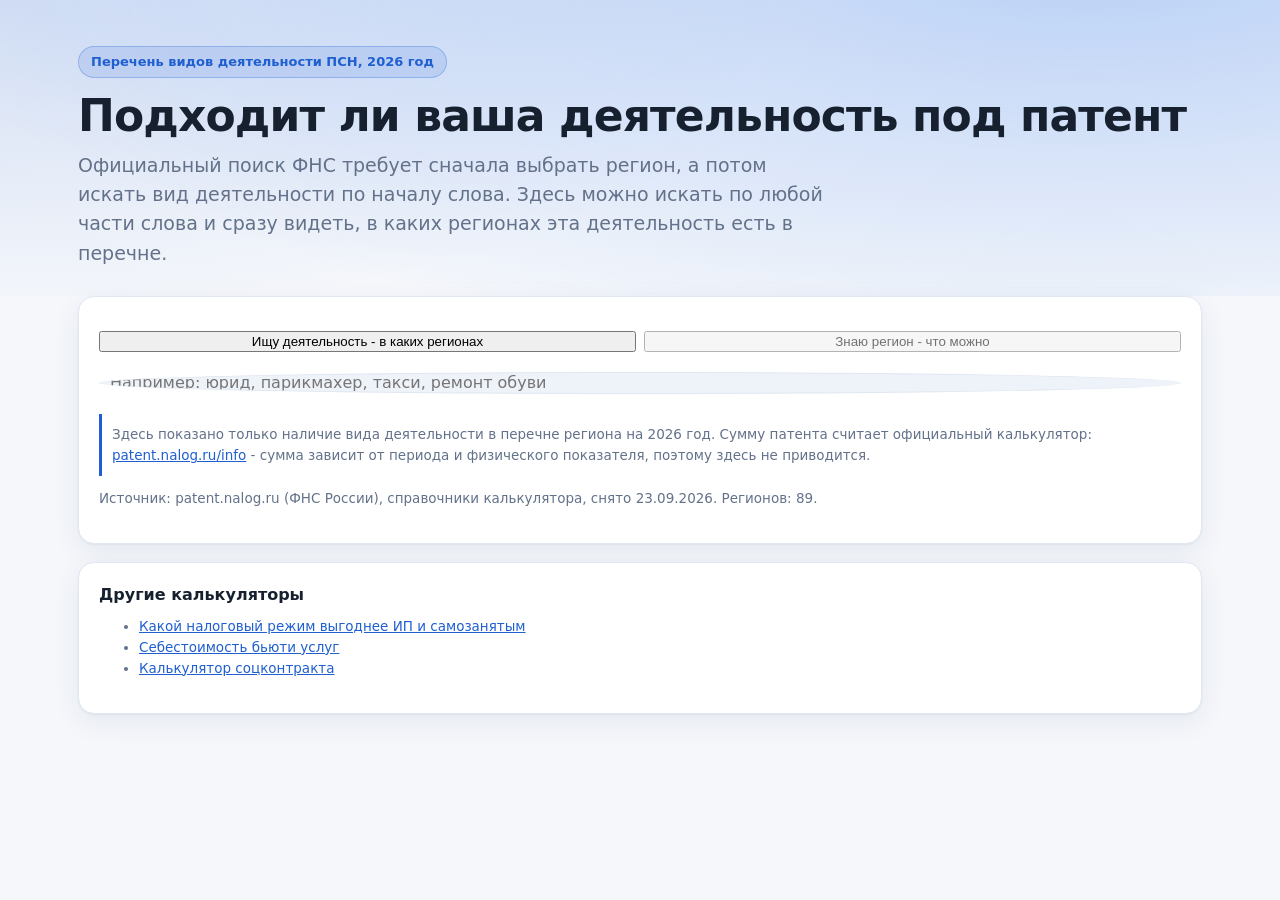
==== patent.html @ 903443b0 "feat: патентный калькулятор ПСН" ====
<!DOCTYPE html>
<html lang="ru">
<head>
<meta charset="UTF-8">
<meta name="viewport" content="width=device-width, initial-scale=1">
<title>Патент для ИП: где разрешена ваша деятельность - поиск по регионам 2026</title>
<meta name="description" content="Найдите свой вид деятельности в перечне патентной системы (ПСН) 2026 года и узнайте, в каких регионах России на него можно взять патент. Поиск по части слова, все 89 регионов.">
<link rel="canonical" href="https://kalkulyator-nalogov.github.io/patent.html">
<link rel="stylesheet" href="style.css">
<style>
  .modes{display:flex;gap:8px;margin:14px 0}
  .modes button{flex:1}
  .modes button.off{opacity:.55}
  input.q,select.q{width:100%;padding:10px;font-size:16px;margin:6px 0;box-sizing:border-box}
  .res{list-style:none;padding:0;margin:8px 0}
  .res li{padding:8px 0;border-bottom:1px solid rgba(128,128,128,.25);cursor:default}
  .res li.click{cursor:pointer}
  .res small{color:var(--mut)}
  .warn{padding:10px;border-left:3px solid var(--ac);margin:12px 0}
</style>
</head>
<body>
<div class="hero"><div class="container">
  <span class="badge">Перечень видов деятельности ПСН, 2026 год</span>
  <h1>Подходит ли ваша деятельность под патент</h1>
  <p class="lead">Официальный поиск ФНС требует сначала выбрать регион, а потом искать вид деятельности по началу слова. Здесь можно искать по любой части слова и сразу видеть, в каких регионах эта деятельность есть в перечне.</p>
</div></div>
<div class="container">
  <div class="card">
    <div class="modes">
      <button type="button" id="m1">Ищу деятельность - в каких регионах</button>
      <button type="button" id="m2" class="off">Знаю регион - что можно</button>
    </div>
    <div id="p1">
      <input class="q" id="q1" placeholder="Например: юрид, парикмахер, такси, ремонт обуви" autocomplete="off">
      <div id="st1" class="hint"></div>
      <ul class="res" id="r1"></ul>
    </div>
    <div id="p2" style="display:none">
      <select class="q" id="reg"></select>
      <select class="q" id="mun" style="display:none"></select>
      <input class="q" id="q2" placeholder="Фильтр по названию деятельности" autocomplete="off">
      <div id="st2" class="hint"></div>
      <ul class="res" id="r2"></ul>
    </div>
    <div class="warn hint">Здесь показано только наличие вида деятельности в перечне региона на 2026 год. Сумму патента считает официальный калькулятор: <a href="https://patent.nalog.ru/info/" target="_blank" rel="noopener">patent.nalog.ru/info</a> - сумма зависит от периода и физического показателя, поэтому здесь не приводится.</div>
    <p class="hint" id="src"></p>
  </div>
  <div class="card note-card">
    <h3>Другие калькуляторы</h3>
    <ul class="hint">
      <li><a href="index.html?from=patent">Какой налоговый режим выгоднее ИП и самозанятым</a></li>
      <li><a href="https://kalkulyator-mastera.github.io/?from=kalkulyator-nalogov-patent" target="_blank" rel="noopener">Себестоимость бьюти услуг</a></li>
      <li><a href="https://kalkulyator-soc-kontrakta.github.io/?from=kalkulyator-nalogov-patent" target="_blank" rel="noopener">Калькулятор соцконтракта</a></li>
    </ul>
  </div>
</div>
<script>
(function(){
var $=function(i){return document.getElementById(i)};
var idx=null,cache={},all=null;
function esc(s){return String(s).replace(/[&<>"]/g,function(c){return{"&":"&amp;","<":"&lt;",">":"&gt;",'"':"&quot;"}[c]})}
function get(u){return fetch(u).then(function(r){if(!r.ok)throw 0;return r.json()})}
function region(c){return cache[c]?Promise.resolve(cache[c]):get("data/psn/"+c+".json").then(function(d){return cache[c]=d})}
get("data/psn/index.json").then(function(d){
  idx=d;$("src").textContent="Источник: "+d.source+". Регионов: "+d.regions.length+".";
  $("reg").innerHTML=d.regions.map(function(r){return '<option value="'+r.code+'">'+esc(r.code+" "+r.name)+"</option>"}).join("");
  $("reg").onchange();
}).catch(function(){$("st1").textContent="Не удалось загрузить данные."});
function setMode(m){$("p1").style.display=m==1?"":"none";$("p2").style.display=m==2?"":"none";$("m1").className=m==1?"":"off";$("m2").className=m==2?"":"off"}
$("m1").onclick=function(){setMode(1)};$("m2").onclick=function(){setMode(2)};
var loading=null;
function loadAll(){
  if(all)return Promise.resolve(all);
  if(loading)return loading;
  $("st1").textContent="Загружаю данные по всем регионам...";
  loading=Promise.all(idx.regions.map(function(r){return region(r.code)})).then(function(a){all=a;$("st1").textContent="";return a});
  return loading;
}
function fold(s){return s.toLowerCase().replace(/ё/g,"е")}
var END=/(ическими|ических|ическое|ического|ическая|ические|ениями|ования|ований|овани[еяю]|ениях|ения|ение|ами|ями|ого|ему|ому|ыми|ими|ых|их|ой|ый|ий|ая|ое|ые|ие|ов|ев|ей|ам|ям|ах|ях|ом|ем|ы|и|а|я|у|ю|е|о|ь)$/;
function stem(w){var r=w.replace(END,"");return r.length>=4?r:w}
var SYN={"грузоперевозк":["перевозке груз"],"такс":["такси"],"грузчик":["погрузк","груз"],"одежд":["одежд","швейн","пошив"],"пошив":["пошив","швейн"],"маникюр":["маникюр","косметическ","парикмахерск"],"стрижк":["парикмахерск"],"репетитор":["репетиторств","обучен"],"строительств":["строительн"],"ремонт":["ремонт"]};
function toks(q){return fold(q).split(/[^а-яa-z0-9]+/).filter(function(w){return w.length>=3}).map(function(w){var s=stem(w);return SYN[s]?SYN[s]:[s]})}
function mk(q){var t=toks(q);return function(text){var f=fold(text).replace(/\(за исключением[^)]*\)/g,"");for(var i=0;i<t.length;i++){var hit=false;for(var j=0;j<t[i].length;j++)if(f.indexOf(t[i][j])>=0){hit=true;break}if(!hit)return false}return t.length>0}}
var t1;$("q1").oninput=function(){clearTimeout(t1);t1=setTimeout(run1,200)};
var sel1=null;
function run1(){
  var q=$("q1").value.trim();sel1=null;var ok=mk(q);
  if(!toks(q).length){$("r1").innerHTML="";$("st1").textContent=q?"Введите хотя бы 3 буквы.":"";return}
  if(!idx)return;
  loadAll().then(function(a){
    var m={};
    a.forEach(function(r){r.acts.forEach(function(x){if(ok(x[0])){(m[x[0]]=m[x[0]]||[]).push(r)}})});
    var keys=Object.keys(m).sort(function(x,y){return m[y].length-m[x].length}).slice(0,60);
    if(!keys.length){$("r1").innerHTML="";$("st1").innerHTML="В перечнях ПСН всех регионов на 2026 год нет вида деятельности с такими словами. Значит, такую деятельность на патенте вести нельзя (например, юридические услуги в перечень не входят) - или она называется иначе, попробуйте синоним.";return}
    $("st1").textContent="Найдено формулировок: "+keys.length+(keys.length==60?" (показаны первые 60)":"")+". Нажмите на формулировку, чтобы увидеть регионы.";
    $("r1").innerHTML=keys.map(function(k,i){return '<li class="click" data-k="'+i+'">'+esc(k)+'<br><small>регионов: '+m[k].length+' из '+a.length+'</small></li>'}).join("");
    Array.prototype.forEach.call($("r1").children,function(li){li.onclick=function(){
      var k=keys[li.getAttribute("data-k")];
      li.innerHTML=esc(k)+'<br><small>'+m[k].map(function(r){return esc(r.code+" "+r.name)}).join("; ")+'</small>';li.onclick=null}});
  });
}
$("reg").onchange=function(){
  region($("reg").value).then(function(d){
    var s=$("mun");
    if(d.munis.length>1){s.style.display="";s.innerHTML='<option value="-1">Все муниципальные образования (пересечение не показывается)</option>'+d.munis.map(function(n,i){return '<option value="'+i+'">'+esc(n)+"</option>"}).join("")}
    else s.style.display="none";
    run2();
  });
};
$("mun").onchange=run2;
$("q2").oninput=run2;
function run2(){
  var c=$("reg").value;if(!c)return;
  region(c).then(function(d){
    var ok2=mk($("q2").value.trim()),hasq=$("q2").value.trim().length>0,mi=$("mun").style.display==="none"?-1:parseInt($("mun").value,10);
    var rows=d.acts.filter(function(x){
      if(mi>=0&&x[1]!==0&&x[1].indexOf(mi)<0)return false;
      return !hasq||ok2(x[0])});
    $("st2").textContent="Видов деятельности: "+rows.length+" из "+d.acts.length+(mi>=0?" (для выбранного муниципального образования)":"");
    $("r2").innerHTML=rows.slice(0,200).map(function(x){
      var only=(x[1]===0)?"":'<br><small>только в части муниципальных образований: '+x[1].length+' из '+d.munis.length+'</small>';
      return "<li>"+esc(x[0])+only+"</li>"}).join("")+(rows.length>200?"<li><small>Показаны первые 200, уточните фильтр.</small></li>":"");
  });
}
})();
</script>
</body>
</html>
---- style.css ----
/* Дизайн-система страницы. Все цвета - переменные: тёмная тема поддержана. */
:root{
  --bg:#f5f7fb;--surface:#fff;--surface-2:#eef2f9;--tx:#16202e;--mut:#63728a;--line:#e0e7f1;
  --ac:#1f5fd0;--ac-2:#5b93ef;--ac-ink:#fff;--ok:#12805c;--ok-bg:#e8f6f0;--bad:#c0392b;--bad-bg:#fdeceb;
  --warn:#9a6700;--warn-bg:#fff6e0;
  --r:16px;--r-sm:10px;--sh:0 1px 2px rgba(20,40,80,.05),0 8px 28px rgba(20,40,80,.07);
  --font:ui-sans-serif,system-ui,-apple-system,"Segoe UI",Roboto,"Helvetica Neue",Arial,sans-serif;
}
@media(prefers-color-scheme:dark){:root{
  --bg:#0f141c;--surface:#171e28;--surface-2:#1f2836;--tx:#e9eef6;--mut:#9aa8bd;--line:#2a3543;
  --ac:#6ba1ff;--ac-2:#2f5ea8;--ac-ink:#0b1017;--ok:#4fc79b;--ok-bg:#12291f;--bad:#f08a7f;--bad-bg:#2b1715;
  --warn:#e2b45a;--warn-bg:#2a2313;--sh:0 1px 2px rgba(0,0,0,.4),0 8px 28px rgba(0,0,0,.35)}}
*{box-sizing:border-box}
body{margin:0;background:var(--bg);color:var(--tx);font:16px/1.55 var(--font);-webkit-font-smoothing:antialiased}
.container{max-width:1160px;margin:0 auto;padding:0 18px}
a{color:var(--ac)}

.hero{background:radial-gradient(1200px 420px at 85% -20%,color-mix(in srgb,var(--ac-2) 40%,transparent),transparent),radial-gradient(800px 320px at 0% 0%,color-mix(in srgb,var(--ac) 16%,transparent),transparent);padding:46px 0 28px}
.badge{display:inline-flex;gap:8px;align-items:center;font-size:13px;color:var(--ac);background:color-mix(in srgb,var(--ac) 12%,transparent);border:1px solid color-mix(in srgb,var(--ac) 28%,transparent);padding:5px 12px;border-radius:999px;font-weight:600}
h1{font-size:clamp(28px,5vw,44px);line-height:1.1;margin:14px 0 10px;letter-spacing:-.02em}
.lead{color:var(--mut);font-size:clamp(16px,2.2vw,19px);max-width:760px;margin:0}
.steps{display:flex;flex-wrap:wrap;gap:10px;margin-top:20px}
.step{display:flex;gap:10px;align-items:center;background:var(--surface);border:1px solid var(--line);border-radius:999px;padding:8px 14px 8px 8px;font-size:14px;box-shadow:var(--sh)}
.step b{display:grid;place-items:center;width:24px;height:24px;border-radius:50%;background:var(--ac);color:var(--ac-ink);font-size:13px}

.layout{display:grid;grid-template-columns:1.25fr .75fr;gap:20px;align-items:start;padding:14px 18px 40px}
@media(max-width:940px){.layout{grid-template-columns:1fr}}
.card{background:var(--surface);border:1px solid var(--line);border-radius:var(--r);padding:20px;margin-bottom:18px;box-shadow:var(--sh)}
.card h2{font-size:18px;margin:0 0 4px;letter-spacing:-.01em}
.card h3{font-size:16px;margin:0 0 8px}
.hint{color:var(--mut);font-size:13.5px;margin:0 0 14px}

label{display:block;font-size:13px;color:var(--mut);margin:12px 0 5px;font-weight:500}
input,select,textarea{width:100%;padding:11px 12px;border:1px solid var(--line);border-radius:var(--r-sm);background:var(--surface-2);color:var(--tx);font:inherit}
input:focus,select:focus,textarea:focus{outline:none;border-color:var(--ac);box-shadow:0 0 0 3px color-mix(in srgb,var(--ac) 18%,transparent)}
textarea{resize:vertical}
.grid2{display:grid;grid-template-columns:1fr 1fr;gap:0 16px}
@media(max-width:620px){.grid2{grid-template-columns:1fr}}
.grid2 .wide{grid-column:1/-1}

/* Регион */
.region-box{margin-top:16px;background:var(--surface-2);border:1px solid var(--line);border-radius:var(--r-sm);padding:14px}
.region-grid{display:grid;grid-template-columns:repeat(4,1fr);gap:10px}
@media(max-width:620px){.region-grid{grid-template-columns:repeat(2,1fr)}}
.region-grid div{background:var(--surface);border:1px solid var(--line);border-radius:var(--r-sm);padding:10px}
.region-grid span{display:block;font-size:12px;color:var(--mut)}
.region-grid b{font-size:17px}
.npa{font-size:13px;margin:12px 0 4px}
.src{font-size:12px;color:var(--mut);margin:0}
.link-btn{background:none;border:none;color:var(--ac);cursor:pointer;font:inherit;text-decoration:underline;padding:0 0 0 8px}

/* Ниши */
.chips{display:flex;flex-wrap:wrap;gap:8px;margin-bottom:8px}
.chip{background:var(--surface-2);border:1px solid var(--line);border-radius:999px;padding:8px 14px;font:inherit;font-size:14px;color:var(--tx);cursor:pointer}
.chip:hover{border-color:var(--ac)}
.chip.on{background:var(--ac);color:var(--ac-ink);border-color:var(--ac)}

/* Смета */
.est-head,.est-row{display:grid;grid-template-columns:1fr 200px 130px 34px;gap:8px;align-items:center}
.est-head{font-size:12px;color:var(--mut);padding:0 0 6px}
.est-row{margin-bottom:8px}
@media(max-width:700px){.est-head{display:none}.est-row{grid-template-columns:1fr 1fr;grid-auto-rows:auto}.est-row .e-name{grid-column:1/-1}}
.del{background:none;border:1px solid var(--line);border-radius:8px;color:var(--mut);cursor:pointer;height:38px;font-size:18px;line-height:1}
.del:hover{color:var(--bad);border-color:var(--bad)}
.add{margin-top:6px;background:none;border:1px dashed var(--line);border-radius:var(--r-sm);color:var(--ac);padding:9px 14px;font:inherit;cursor:pointer}
.limits{margin-top:16px;display:grid;gap:8px}
.lim{display:grid;grid-template-columns:1fr 110px 170px;gap:10px;align-items:center;font-size:13px}
@media(max-width:620px){.lim{grid-template-columns:1fr 90px}.lim b{grid-column:1/-1;text-align:right}}
.lim .bar{height:8px;background:var(--surface-2);border-radius:99px;overflow:hidden}
.lim .bar i{display:block;height:100%;background:var(--ac)}
.lim.bad .bar i{background:var(--bad)}
.lim.bad b{color:var(--bad)}
.lim.total{border-top:1px solid var(--line);padding-top:8px;font-weight:600}

/* Вердикты */
.verdict{margin-top:14px;padding:12px 14px;border-radius:var(--r-sm);background:var(--surface-2);font-size:14px;border:1px solid var(--line)}
.verdict.ok{background:var(--ok-bg);border-color:color-mix(in srgb,var(--ok) 35%,transparent)}
.verdict.bad{background:var(--bad-bg);border-color:color-mix(in srgb,var(--bad) 35%,transparent)}

/* Итог */
.result .big{font-size:36px;font-weight:700;letter-spacing:-.02em;margin-top:8px}
.result .sub{color:var(--mut);font-size:13px;margin-bottom:12px}
.res-row{display:flex;justify-content:space-between;gap:10px;padding:8px 0;border-top:1px solid var(--line);font-size:14px}
.res-row span{color:var(--mut)}
.res-row b.g{color:var(--ok)}
.res-row b.n{color:var(--mut)}
.issues{margin-top:12px;padding:12px;border-radius:var(--r-sm);font-size:13.5px}
.issues ul{margin:6px 0 0;padding-left:18px}
.issues.bad{background:var(--bad-bg);color:var(--tx);border:1px solid color-mix(in srgb,var(--bad) 35%,transparent)}
.issues.warn{background:var(--warn-bg);border:1px solid color-mix(in srgb,var(--warn) 35%,transparent)}
.issues.good{background:var(--ok-bg);border:1px solid color-mix(in srgb,var(--ok) 35%,transparent)}
.actions{display:grid;gap:8px;margin-top:16px}
button.primary{background:var(--ac);color:var(--ac-ink);border:none}
.actions button,.modal-actions button,.offer button{padding:12px 16px;border-radius:var(--r-sm);border:1px solid var(--line);background:var(--surface-2);color:var(--tx);font:inherit;font-weight:600;cursor:pointer}
.actions button:hover,.offer button:hover{filter:brightness(1.05)}

/* Предложение услуги */
.offer .price{display:flex;align-items:baseline;gap:8px;margin:10px 0}
.offer .price b{font-size:26px}
.offer .price span{color:var(--mut);font-size:13px}
.offer button{width:100%}
.fine{font-size:12px;color:var(--mut);margin:10px 0 0}
.note-card p{font-size:13px;color:var(--mut)}

/* Риски */
.card.warn{border-color:color-mix(in srgb,var(--warn) 45%,transparent);background:var(--warn-bg)}
.cases{font-size:14px;padding-left:18px}
.cases li{margin-bottom:8px}
.rule{font-size:14px;background:var(--surface);border:1px solid var(--line);border-radius:var(--r-sm);padding:12px}

.faq-item{border-top:1px solid var(--line);padding:12px 0}
.faq-item h3{font-size:15px;margin:0 0 4px}
.faq-item p{margin:0;font-size:14px;color:var(--mut)}

.foot{border-top:1px solid var(--line);padding:22px 0;color:var(--mut);font-size:13px}

/* Модальные окна */
dialog{border:1px solid var(--line);border-radius:var(--r);padding:0;background:var(--surface);color:var(--tx);max-width:520px;width:92%}
dialog::backdrop{background:rgba(10,20,35,.55)}
.modal{padding:20px}
.modal h3{margin:0 0 6px}
.modal-actions{display:flex;gap:8px;justify-content:flex-end;margin-top:14px}
.check{display:flex;align-items:center;gap:8px;font-size:13px;color:var(--mut);margin-top:10px}
.check input{width:auto}
.hint.tiny{font-size:12px;margin:4px 0 0}
/* Платный доступ */
.offer .what{font-size:13.5px;color:var(--mut);padding-left:18px;margin:0 0 10px}
.offer .what li{margin-bottom:6px}
button.locked::after{content:' 🔒';font-size:12px}
.preview{max-height:230px;overflow:hidden;position:relative;border:1px solid var(--line);border-radius:var(--r-sm);
  padding:14px;background:var(--surface-2);font-size:13.5px}
.preview::after{content:'';position:absolute;left:0;right:0;bottom:0;height:90px;
  background:linear-gradient(transparent,var(--surface-2))}
.preview h1{font-size:17px;margin:0 0 4px}
.preview h2{font-size:14px;margin:10px 0 4px}
.preview table{width:100%;border-collapse:collapse;font-size:12px}
.preview td,.preview th{border:1px solid var(--line);padding:3px 5px}
.paywall{margin-top:14px;padding:14px;border:1px solid var(--ac);border-radius:var(--r-sm);background:color-mix(in srgb,var(--ac) 6%,transparent)}
.paywall button.primary{width:100%;padding:12px;border:none;border-radius:var(--r-sm);font:inherit;font-weight:600;background:var(--ac);color:var(--ac-ink);cursor:pointer}
.code-row{display:flex;gap:8px}
.code-row button{padding:11px 16px;border:1px solid var(--line);border-radius:var(--r-sm);background:var(--surface-2);color:var(--tx);font:inherit;cursor:pointer;white-space:nowrap}
.err{color:var(--bad);font-size:13px;margin:8px 0 0;min-height:1em}
.q{display:inline-grid;place-items:center;width:16px;height:16px;border-radius:50%;background:var(--surface-2);border:1px solid var(--line);font-size:11px;cursor:help;color:var(--mut)}

.print-only{display:none}

/* Уведомление вместо alert: на телефоне системное окно легко пропустить, а ссылку - нет. */
.toast{position:fixed;left:50%;transform:translateX(-50%);bottom:18px;z-index:99;max-width:min(560px,92vw);
  background:var(--surface);border:1px solid var(--ac);border-radius:var(--r-sm);box-shadow:var(--sh);
  padding:12px 14px;font-size:14px;display:flex;gap:10px;align-items:center;flex-wrap:wrap}
.toast a{font-weight:600}
.toast button{background:none;border:none;color:var(--mut);font-size:18px;cursor:pointer;margin-left:auto}

/* Страница без JavaScript: честно говорим, что калькулятор не посчитает. */
.noscript{margin:18px;padding:14px;border:1px solid var(--bad);background:var(--bad-bg);border-radius:var(--r-sm)}
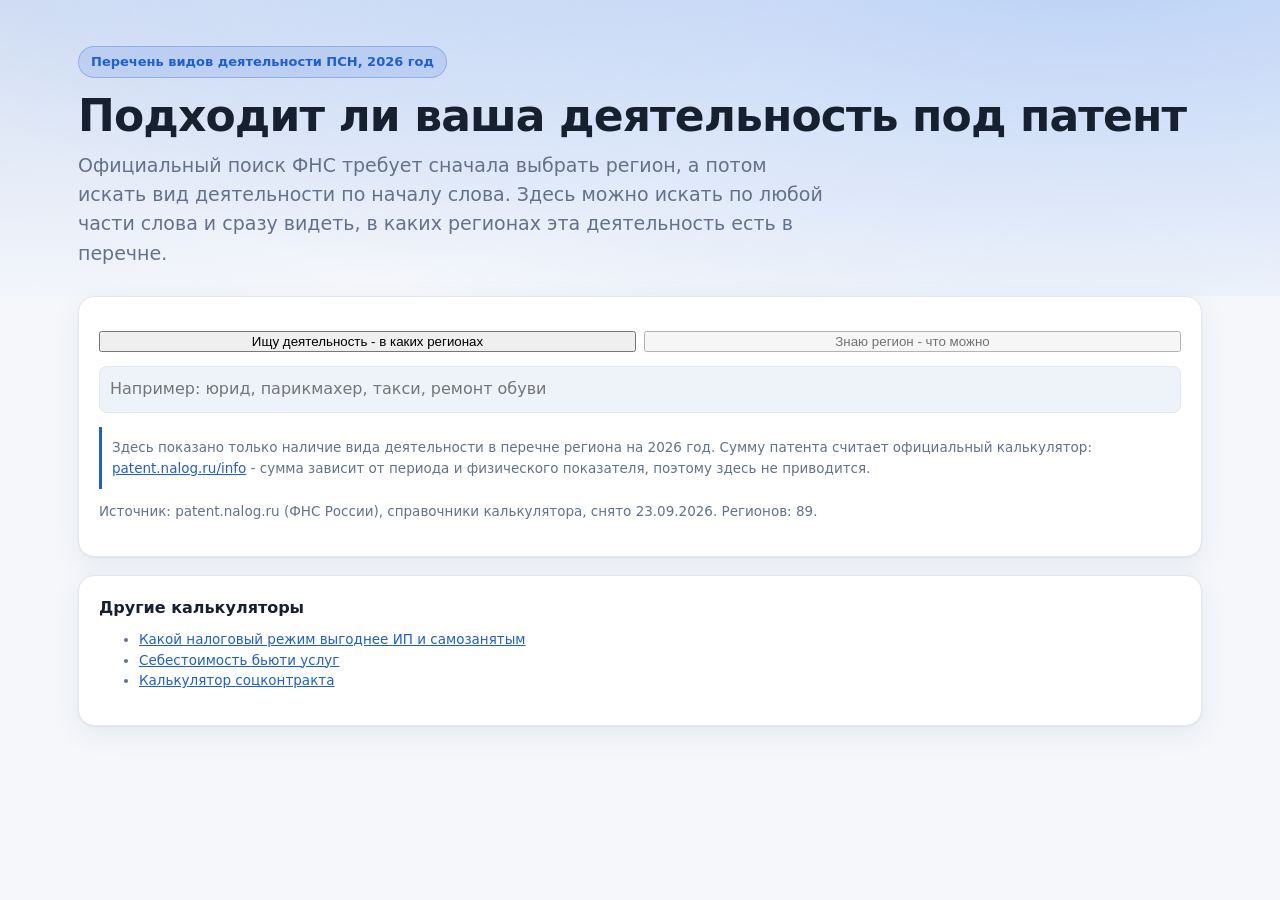
==== commit b6f5d8fe: "fix: стили полей патентной страницы, партнёрская ссылка РКО Групп" ====
--- a/patent.html
+++ b/patent.html
@@ -11,7 +11,7 @@
   .modes{display:flex;gap:8px;margin:14px 0}
   .modes button{flex:1}
   .modes button.off{opacity:.55}
-  input.q,select.q{width:100%;padding:10px;font-size:16px;margin:6px 0;box-sizing:border-box}
+  input.fld,select.fld{width:100%;height:auto;padding:10px;font-size:16px;margin:6px 0;box-sizing:border-box;border-radius:8px;cursor:auto;display:block}
   .res{list-style:none;padding:0;margin:8px 0}
   .res li{padding:8px 0;border-bottom:1px solid rgba(128,128,128,.25);cursor:default}
   .res li.click{cursor:pointer}
@@ -32,14 +32,14 @@
       <button type="button" id="m2" class="off">Знаю регион - что можно</button>
     </div>
     <div id="p1">
-      <input class="q" id="q1" placeholder="Например: юрид, парикмахер, такси, ремонт обуви" autocomplete="off">
+      <input class="fld" id="q1" placeholder="Например: юрид, парикмахер, такси, ремонт обуви" autocomplete="off">
       <div id="st1" class="hint"></div>
       <ul class="res" id="r1"></ul>
     </div>
     <div id="p2" style="display:none">
-      <select class="q" id="reg"></select>
-      <select class="q" id="mun" style="display:none"></select>
-      <input class="q" id="q2" placeholder="Фильтр по названию деятельности" autocomplete="off">
+      <select class="fld" id="reg"></select>
+      <select class="fld" id="mun" style="display:none"></select>
+      <input class="fld" id="q2" placeholder="Фильтр по названию деятельности" autocomplete="off">
       <div id="st2" class="hint"></div>
       <ul class="res" id="r2"></ul>
     </div>
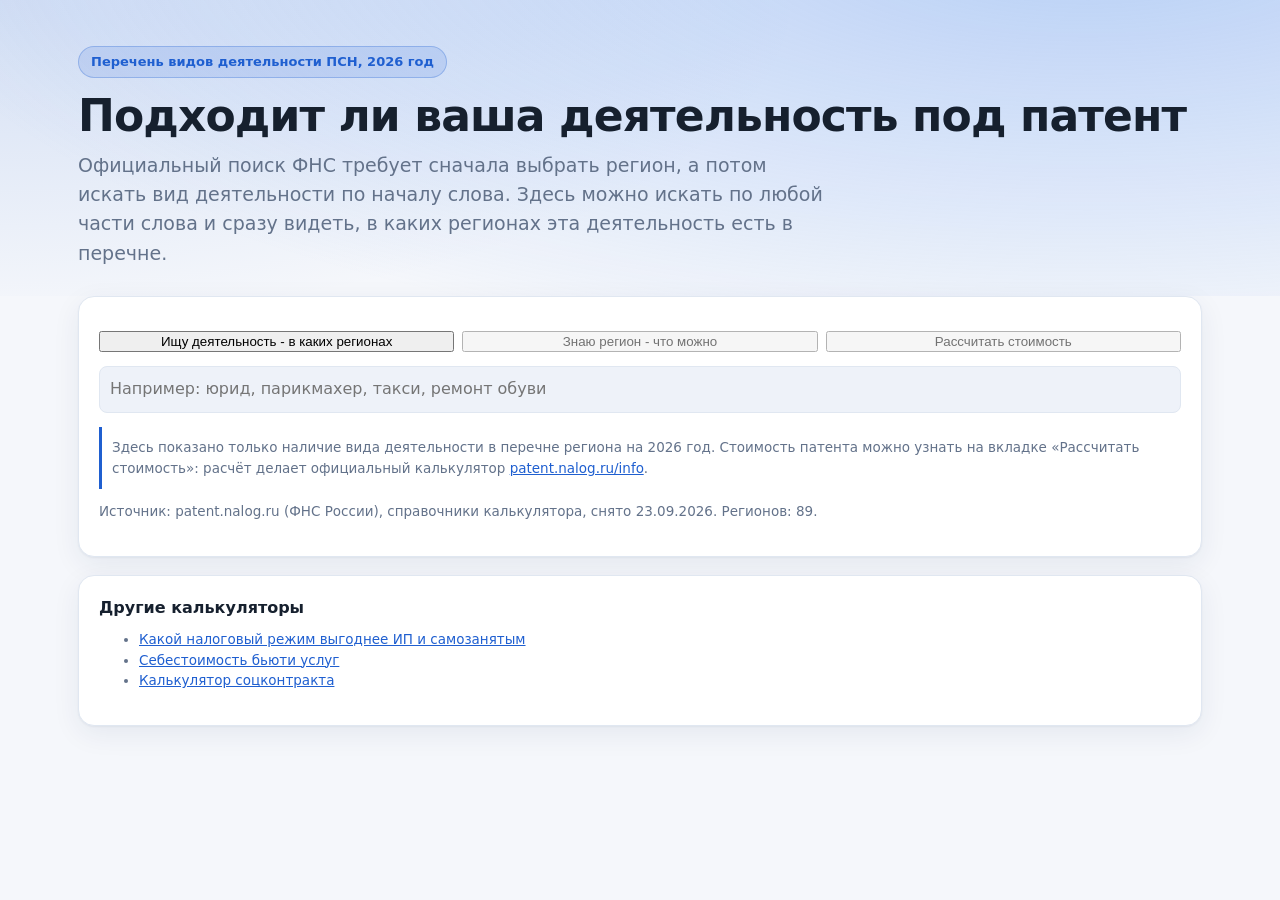
==== commit 8c689221: "fix: стили полей патентной страницы, партнёрская ссылка РКО Групп" ====
--- a/patent.html
+++ b/patent.html
@@ -16,6 +16,11 @@
   .res li{padding:8px 0;border-bottom:1px solid rgba(128,128,128,.25);cursor:default}
   .res li.click{cursor:pointer}
   .res small{color:var(--mut)}
+  .dates{display:grid;grid-template-columns:1fr 1fr;gap:10px}
+  .calcres{margin:12px 0;font-size:18px}
+  .calcres b{font-size:26px}
+  #c_act{height:auto}
+  button.primary{padding:12px 18px;font-size:16px;cursor:pointer;border-radius:8px;border:0;background:var(--ac);color:var(--ac-ink);font-weight:600;margin:8px 0}
   .warn{padding:10px;border-left:3px solid var(--ac);margin:12px 0}
 </style>
 </head>
@@ -30,6 +35,7 @@
     <div class="modes">
       <button type="button" id="m1">Ищу деятельность - в каких регионах</button>
       <button type="button" id="m2" class="off">Знаю регион - что можно</button>
+      <button type="button" id="m3" class="off">Рассчитать стоимость</button>
     </div>
     <div id="p1">
       <input class="fld" id="q1" placeholder="Например: юрид, парикмахер, такси, ремонт обуви" autocomplete="off">
@@ -43,7 +49,24 @@
       <div id="st2" class="hint"></div>
       <ul class="res" id="r2"></ul>
     </div>
-    <div class="warn hint">Здесь показано только наличие вида деятельности в перечне региона на 2026 год. Сумму патента считает официальный калькулятор: <a href="https://patent.nalog.ru/info/" target="_blank" rel="noopener">patent.nalog.ru/info</a> - сумма зависит от периода и физического показателя, поэтому здесь не приводится.</div>
+    <div id="p3" style="display:none">
+      <select class="fld" id="c_reg" aria-label="Регион"><option>Загружаю регионы...</option></select>
+      <select class="fld" id="c_mun" aria-label="Муниципальное образование" style="display:none"></select>
+      <input class="fld" id="c_actq" placeholder="Найти вид деятельности (например: парикмахер, ремонт, такси)" autocomplete="off">
+      <select class="fld" id="c_act" aria-label="Вид деятельности" size="6"></select>
+      <div id="c_signbox" style="display:none">
+        <label id="c_signlbl" class="hint"></label>
+        <input class="fld" id="c_val" inputmode="decimal" autocomplete="off">
+      </div>
+      <div class="dates">
+        <label class="hint">Начало действия патента<input class="fld" type="date" id="c_d1" value="2026-01-01" min="2026-01-01" max="2026-12-31"></label>
+        <label class="hint">Окончание<input class="fld" type="date" id="c_d2" value="2026-12-31" min="2026-01-01" max="2026-12-31"></label>
+      </div>
+      <button type="button" id="c_go" class="primary">Рассчитать</button>
+      <div id="c_out" class="calcres" aria-live="polite"></div>
+      <p class="hint">Расчёт делает официальный калькулятор ФНС (patent.nalog.ru) в момент запроса, мы только показываем его ответ. Он ориентировочный: для оформления патента ориентируйтесь на решение налоговой.</p>
+    </div>
+    <div class="warn hint">Здесь показано только наличие вида деятельности в перечне региона на 2026 год. Стоимость патента можно узнать на вкладке «Рассчитать стоимость»: расчёт делает официальный калькулятор <a href="https://patent.nalog.ru/info/" target="_blank" rel="noopener">patent.nalog.ru/info</a>.</div>
     <p class="hint" id="src"></p>
   </div>
   <div class="card note-card">
@@ -67,8 +90,66 @@
   $("reg").innerHTML=d.regions.map(function(r){return '<option value="'+r.code+'">'+esc(r.code+" "+r.name)+"</option>"}).join("");
   $("reg").onchange();
 }).catch(function(){$("st1").textContent="Не удалось загрузить данные."});
-function setMode(m){$("p1").style.display=m==1?"":"none";$("p2").style.display=m==2?"":"none";$("m1").className=m==1?"":"off";$("m2").className=m==2?"":"off"}
-$("m1").onclick=function(){setMode(1)};$("m2").onclick=function(){setMode(2)};
+function setMode(m){$("p1").style.display=m==1?"":"none";$("p2").style.display=m==2?"":"none";$("p3").style.display=m==3?"":"none";$("m1").className=m==1?"":"off";$("m2").className=m==2?"":"off";$("m3").className=m==3?"":"off";if(m==3)initCalc()}
+$("m1").onclick=function(){setMode(1)};$("m2").onclick=function(){setMode(2)};$("m3").onclick=function(){setMode(3)};
+
+var W="https://psn-proxy.valeraslim86.workers.dev";
+var calcInit=false,cActs=[],cMuni=null,cMo="0",cSign=null;
+function wget(path){return fetch(W+path).then(function(r){return r.json().then(function(j){if(!r.ok)throw j;return j})})}
+function opts(list,skip){return list.filter(function(x){return x.Value!=="0"}).map(function(x){return '<option value="'+esc(x.Value)+'">'+esc(x.Text.replace(/\s+/g," ").trim())+"</option>"}).join("")}
+function initCalc(){
+  if(calcInit)return;calcInit=true;
+  wget("/lists?t=ufns").then(function(l){
+    $("c_reg").innerHTML='<option value="">Выберите регион</option>'+opts(l);
+  }).catch(function(){calcInit=false;$("c_out").textContent="Сервис расчёта сейчас недоступен. Попробуйте позже или воспользуйтесь patent.nalog.ru/info."});
+  $("c_reg").onchange=onReg;$("c_mun").onchange=function(){loadActs(muniId($("c_mun").value))};
+  $("c_act").onchange=onAct;$("c_actq").oninput=renderActs;$("c_go").onclick=doCalc;
+}
+function muniId(v){var p=v.split("S");return(p[1]&&parseInt(p[1],10)>0)?p[1]:p[0]}
+function reset(){$("c_out").textContent="";$("c_signbox").style.display="none";cSign=null}
+function onReg(){
+  reset();var v=$("c_reg").value;cActs=[];$("c_act").innerHTML="";$("c_mun").style.display="none";if(!v)return;
+  if(v.charAt(0)==="L"){cMo="0";loadActs(v.slice(1));return}
+  wget("/lists?t=mun&val="+encodeURIComponent(v)).then(function(l){
+    var m=$("c_mun");m.innerHTML='<option value="">Выберите муниципальное образование</option>'+opts(l);m.style.display="";
+  }).catch(function(){$("c_out").textContent="Не удалось получить список муниципальных образований."});
+}
+function loadActs(id){
+  reset();if(!id)return;cMuni=id;cMo=($("c_reg").value.charAt(0)==="L")?"0":$("c_mun").value;
+  wget("/lists?t=obj&val="+id).then(function(l){
+    cActs=l.filter(function(x){return x.Value!=="0"}).map(function(x){return{v:x.Value,t:x.Text.replace(/\s+/g," ").trim()}});renderActs();
+  }).catch(function(){$("c_out").textContent="Не удалось получить список видов деятельности."});
+}
+function renderActs(){
+  var ok=mk($("c_actq").value.trim()),hasq=$("c_actq").value.trim().length>0;
+  var rows=cActs.filter(function(a){return !hasq||ok(a.t)});
+  $("c_act").innerHTML=rows.slice(0,300).map(function(a){return '<option value="'+a.v+'">'+esc(a.t)+"</option>"}).join("");
+}
+function onAct(){
+  reset();var a=$("c_act").value;if(!a)return;
+  wget("/lists?t=sign&fns="+cMuni+"&val="+a).then(function(j){
+    var s=j&&j[0];cSign=s||null;if(!s||s.Sign_Type==="so_none")return;
+    $("c_signlbl").textContent=s.Text+(parseFloat(s.Max_Units)>0?" (не более "+s.Max_Units+")":"");
+    $("c_val").value="";$("c_signbox").style.display="";
+  }).catch(function(){$("c_out").textContent="Не удалось получить физический показатель."});
+}
+function fmt(d){var p=d.split("-");return p[2]+"."+p[1]+"."+p[0]}
+function doCalc(){
+  var out=$("c_out");
+  if(!$("c_reg").value||!cMuni||!$("c_act").value||!cSign){out.textContent="Выберите регион, муниципальное образование и вид деятельности.";return}
+  var d1=$("c_d1").value,d2=$("c_d2").value;
+  if(!d1||!d2||d2<d1){out.textContent="Проверьте даты: окончание не может быть раньше начала.";return}
+  if(d1.slice(0,4)!==d2.slice(0,4)){out.textContent="Период должен быть в пределах одного календарного года.";return}
+  var val=$("c_val").value.trim();
+  if(cSign.Sign_Type!=="so_none"&&!val){out.textContent="Укажите значение показателя.";return}
+  out.textContent="Считаю...";
+  var q="/calc?ufns="+encodeURIComponent($("c_reg").value)+"&mo="+encodeURIComponent(cMo)+"&act="+$("c_act").value+"&sign="+cSign.Value+"&d1="+fmt(d1)+"&d2="+fmt(d2)+"&value="+encodeURIComponent(val);
+  wget(q).then(function(r){
+    var t='Стоимость патента: <b>'+r.tax.toLocaleString("ru-RU")+" руб.</b>";
+    if(r.payments&&r.payments.length==2)t+='<br><small>Оплата двумя платежами: '+r.payments[0].toLocaleString("ru-RU")+" руб. в течение 90 дней после начала действия патента и "+r.payments[1].toLocaleString("ru-RU")+" руб. до окончания его срока.</small>";
+    out.innerHTML=t;
+  }).catch(function(e){out.textContent=(e&&e.error&&e.error!=="upstream")?("Калькулятор ФНС не принял данные: "+e.error):"Сервис расчёта сейчас недоступен. Попробуйте позже или воспользуйтесь patent.nalog.ru/info."});
+}
 var loading=null;
 function loadAll(){
   if(all)return Promise.resolve(all);
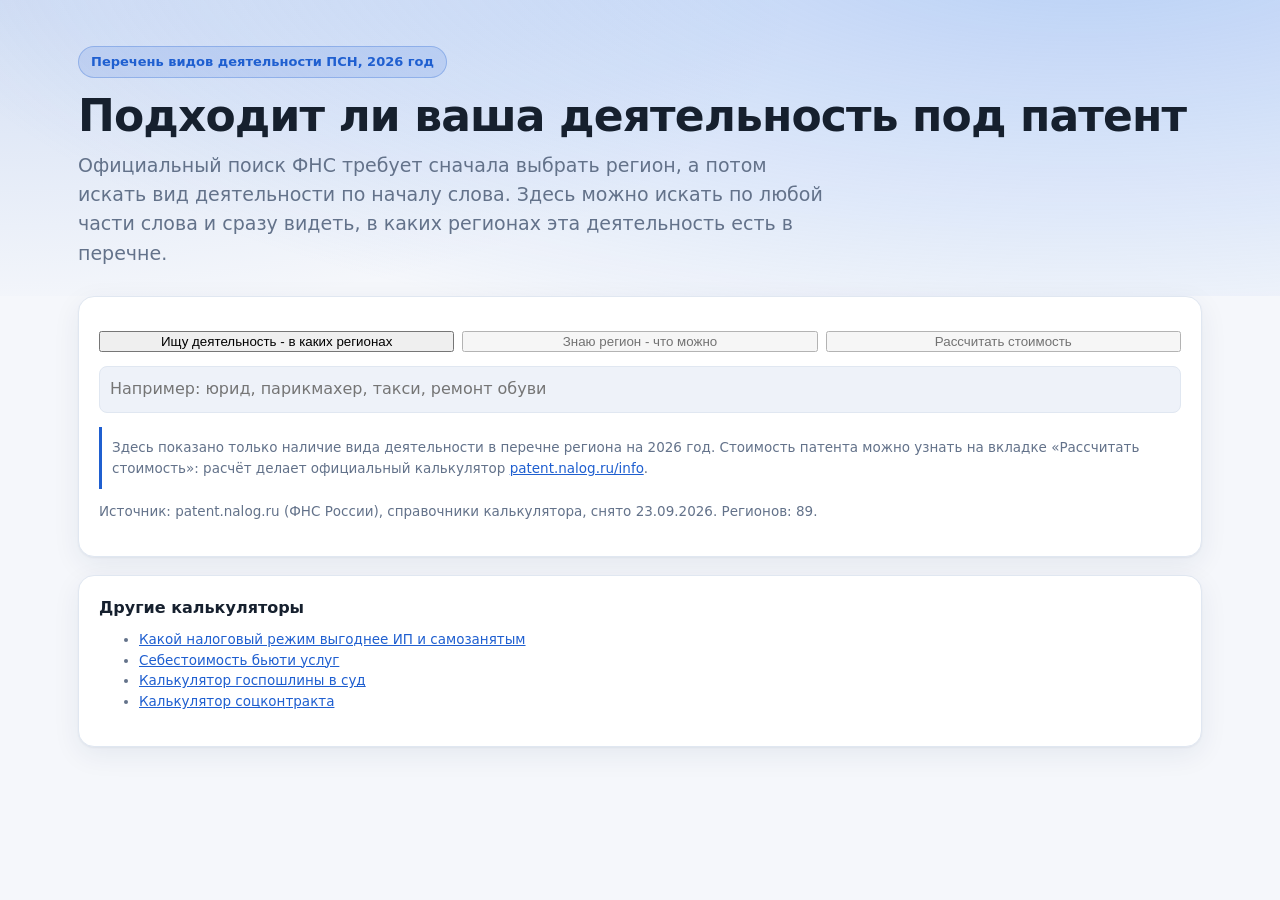
==== commit 0e498489: "feat: ссылки на калькулятор юриста" ====
--- a/patent.html
+++ b/patent.html
@@ -74,6 +74,7 @@
     <ul class="hint">
       <li><a href="index.html?from=patent">Какой налоговый режим выгоднее ИП и самозанятым</a></li>
       <li><a href="https://kalkulyator-mastera.github.io/?from=kalkulyator-nalogov-patent" target="_blank" rel="noopener">Себестоимость бьюти услуг</a></li>
+      <li><a href="https://kalkulyator-yurista.github.io/?from=kalkulyator-nalogov-patent" target="_blank" rel="noopener">Калькулятор госпошлины в суд</a></li>
       <li><a href="https://kalkulyator-soc-kontrakta.github.io/?from=kalkulyator-nalogov-patent" target="_blank" rel="noopener">Калькулятор соцконтракта</a></li>
     </ul>
   </div>
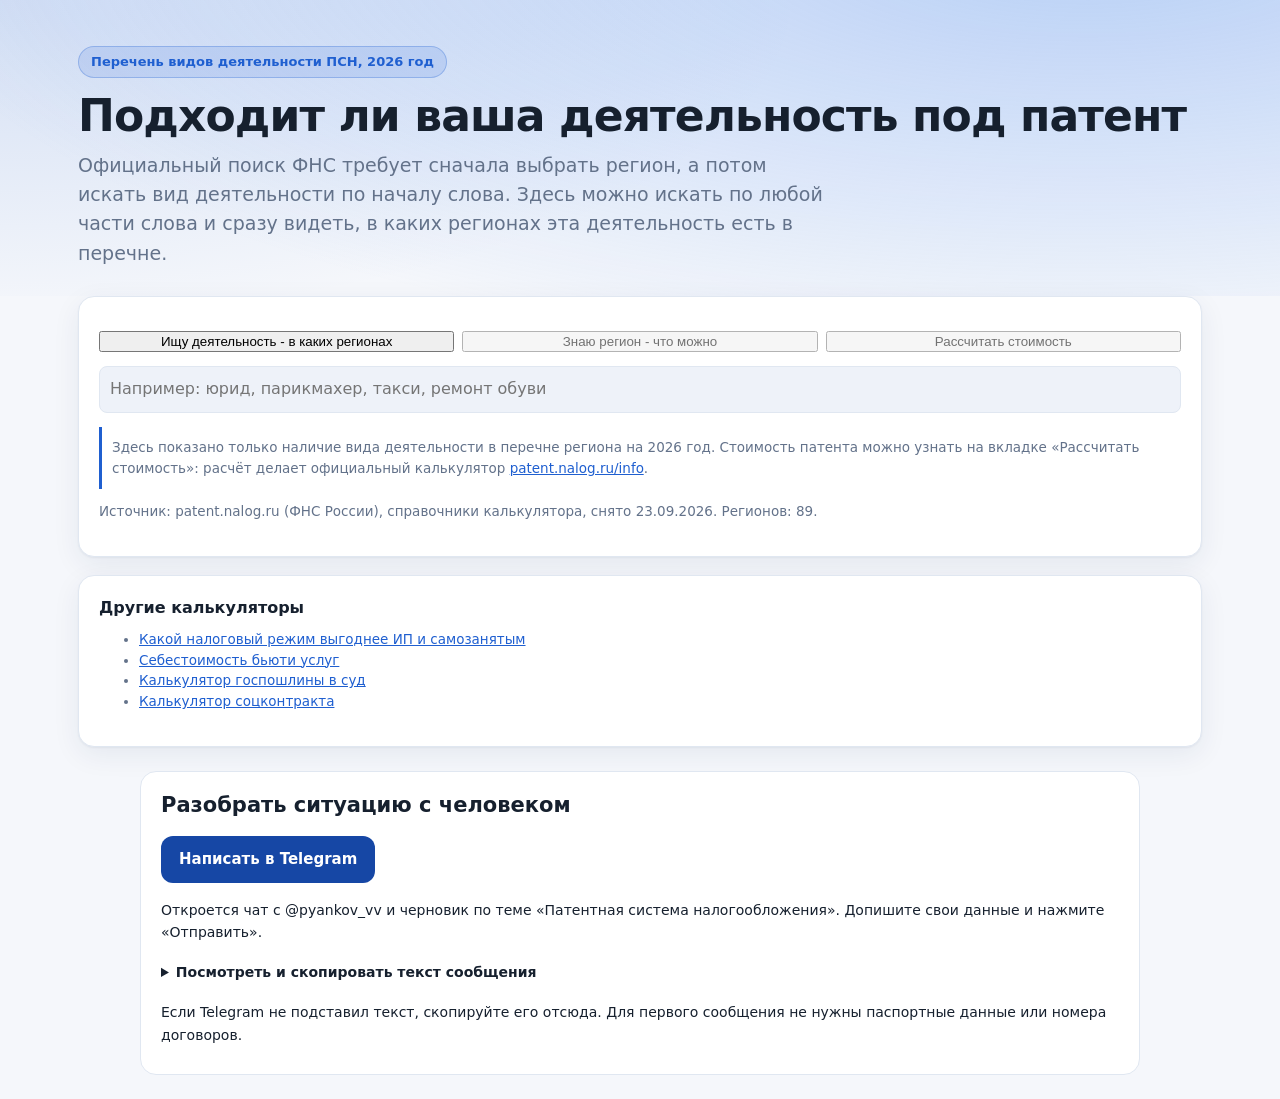
==== commit 15485c3b: "Use Telegram contact drafts tailored to each calculator" ====
--- a/patent.html
+++ b/patent.html
@@ -23,6 +23,8 @@
   button.primary{padding:12px 18px;font-size:16px;cursor:pointer;border-radius:8px;border:0;background:var(--ac);color:var(--ac-ink);font-weight:600;margin:8px 0}
   .warn{padding:10px;border-left:3px solid var(--ac);margin:12px 0}
 </style>
+<link rel="stylesheet" href="telegram-contact.css">
+<script src="telegram-contact.js" defer></script>
 </head>
 <body>
 <div class="hero"><div class="container">
@@ -208,5 +210,21 @@
 }
 })();
 </script>
+
+<section class="tg-first-message" aria-labelledby="tg-contact-title">
+<h2 id="tg-contact-title">Разобрать ситуацию с человеком</h2>
+<a class="tg-button" href="https://t.me/pyankov_vv?text=%D0%9F%D0%B8%D1%88%D1%83%20%D1%81%D0%BE%20%D1%81%D1%82%D1%80%D0%B0%D0%BD%D0%B8%D1%86%D1%8B%20%C2%AB%D0%9A%D0%B0%D0%BB%D1%8C%D0%BA%D1%83%D0%BB%D1%8F%D1%82%D0%BE%D1%80%20%D0%BF%D0%B0%D1%82%D0%B5%D0%BD%D1%82%D0%B0%20%D0%B4%D0%BB%D1%8F%20%D0%98%D0%9F%C2%BB.%0A%D0%A2%D0%B5%D0%BC%D0%B0%3A%20%D0%9F%D0%B0%D1%82%D0%B5%D0%BD%D1%82%D0%BD%D0%B0%D1%8F%20%D1%81%D0%B8%D1%81%D1%82%D0%B5%D0%BC%D0%B0%20%D0%BD%D0%B0%D0%BB%D0%BE%D0%B3%D0%BE%D0%BE%D0%B1%D0%BB%D0%BE%D0%B6%D0%B5%D0%BD%D0%B8%D1%8F.%0A%0A%D0%A0%D0%B5%D0%B3%D0%B8%D0%BE%D0%BD%3A%20%0A%D0%94%D0%B5%D1%8F%D1%82%D0%B5%D0%BB%D1%8C%D0%BD%D0%BE%D1%81%D1%82%D1%8C%3A%20%0A%D0%9C%D0%BE%D0%B9%20%D0%B2%D0%BE%D0%BF%D1%80%D0%BE%D1%81%3A%20" rel="noopener">Написать в Telegram</a>
+<p>Откроется чат с @pyankov_vv и черновик по теме «Патентная система налогообложения». Допишите свои данные и нажмите «Отправить».</p>
+<details><summary>Посмотреть и скопировать текст сообщения</summary>
+<pre data-tg-draft>Пишу со страницы «Калькулятор патента для ИП».
+Тема: Патентная система налогообложения.
+
+Регион:&#32;
+Деятельность:&#32;
+Мой вопрос: </pre>
+<button type="button" data-tg-copy hidden>Скопировать текст</button>
+<span class="tg-copy-status" role="status" aria-live="polite"></span>
+</details><p>Если Telegram не подставил текст, скопируйте его отсюда. Для первого сообщения не нужны паспортные данные или номера договоров.</p>
+</section>
 </body>
 </html>
--- a/telegram-contact.css
+++ b/telegram-contact.css
@@ -0,0 +1,13 @@
+/* Только оформление блока первого сообщения в Telegram. */
+.tg-first-message{box-sizing:border-box;max-width:1000px;margin:24px auto;padding:20px;background:var(--card,#fff);color:var(--ink,var(--tx,#172033));border:1px solid var(--line,#d9e1ed);border-radius:16px;font:inherit;text-align:left}
+.tg-first-message h2{font-size:21px;line-height:1.3;margin:0 0 8px;color:inherit}
+.tg-first-message p{font-size:14px;line-height:1.6;margin:8px 0;color:inherit}
+.tg-first-message .tg-button{display:inline-block;padding:12px 18px;min-height:44px;border-radius:12px;background:#1647a5;color:#fff;font-size:15px;font-weight:700;text-decoration:none;margin:8px 0}
+.tg-first-message summary{font-size:14px;cursor:pointer;padding:10px 0;color:inherit;font-weight:600}
+.tg-first-message pre{white-space:pre-wrap;overflow-wrap:anywhere;font:14px/1.6 system-ui,sans-serif;padding:14px;border:1px solid var(--line,#d9e1ed);border-radius:10px;background:var(--field,var(--bg2,#f7f9fc));color:inherit}
+.tg-first-message button{font:inherit;font-size:14px;min-height:44px;padding:10px 14px;border:1px solid var(--line,#d9e1ed);border-radius:10px;background:var(--field,var(--bg2,#f7f9fc));color:inherit;cursor:pointer}
+.tg-first-message :focus-visible{outline:3px solid #1682aa;outline-offset:3px}
+.tg-first-message [hidden]{display:none!important}
+.tg-first-message .tg-copy-status{display:block;min-height:1.5em;font-size:13px;margin-top:8px}
+@media(max-width:650px){.tg-first-message{margin:20px 12px;padding:18px}.tg-first-message .tg-button{display:block;text-align:center}}
+@media(prefers-color-scheme:dark){.tg-first-message{background:var(--card,#161d2b);color:var(--ink,var(--tx,#edf0f5));border-color:var(--line,#334055)}.tg-first-message pre,.tg-first-message button{background:var(--field,var(--bg2,#111827));border-color:var(--line,#334055)}}
